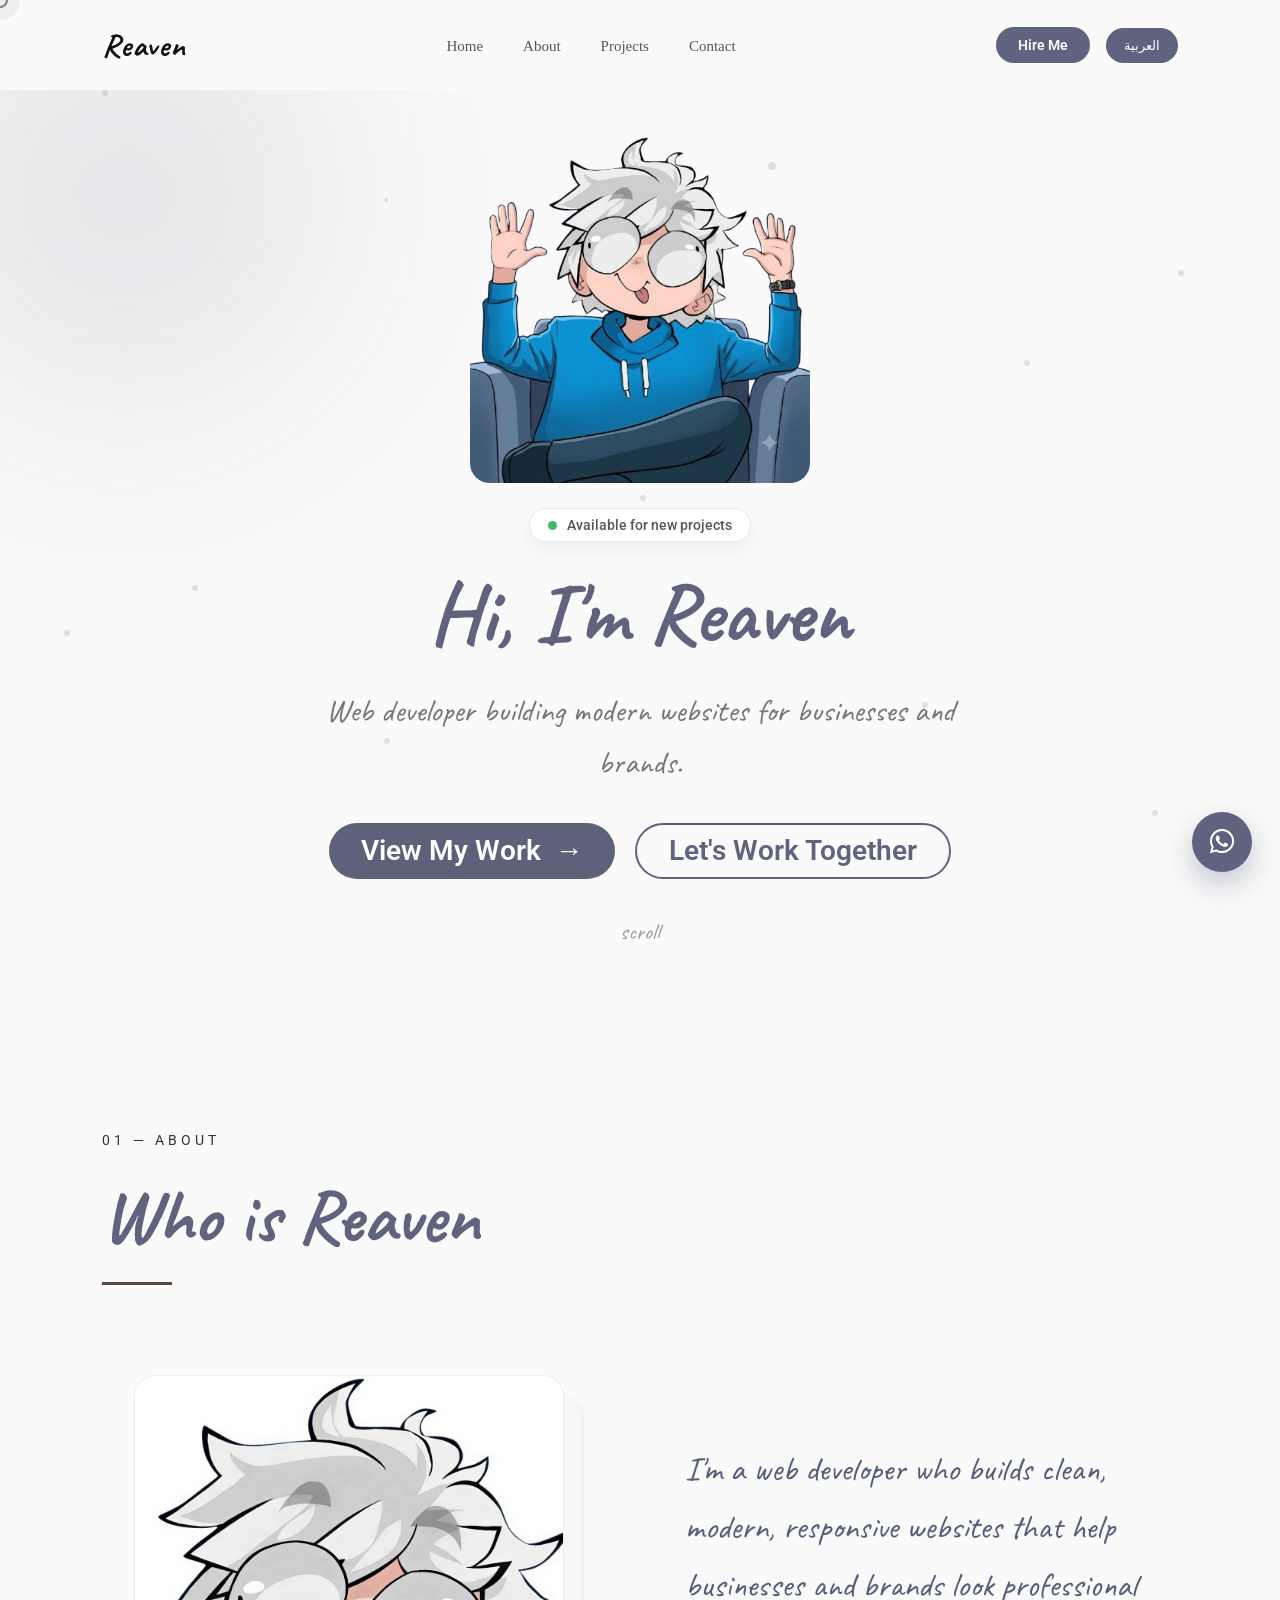
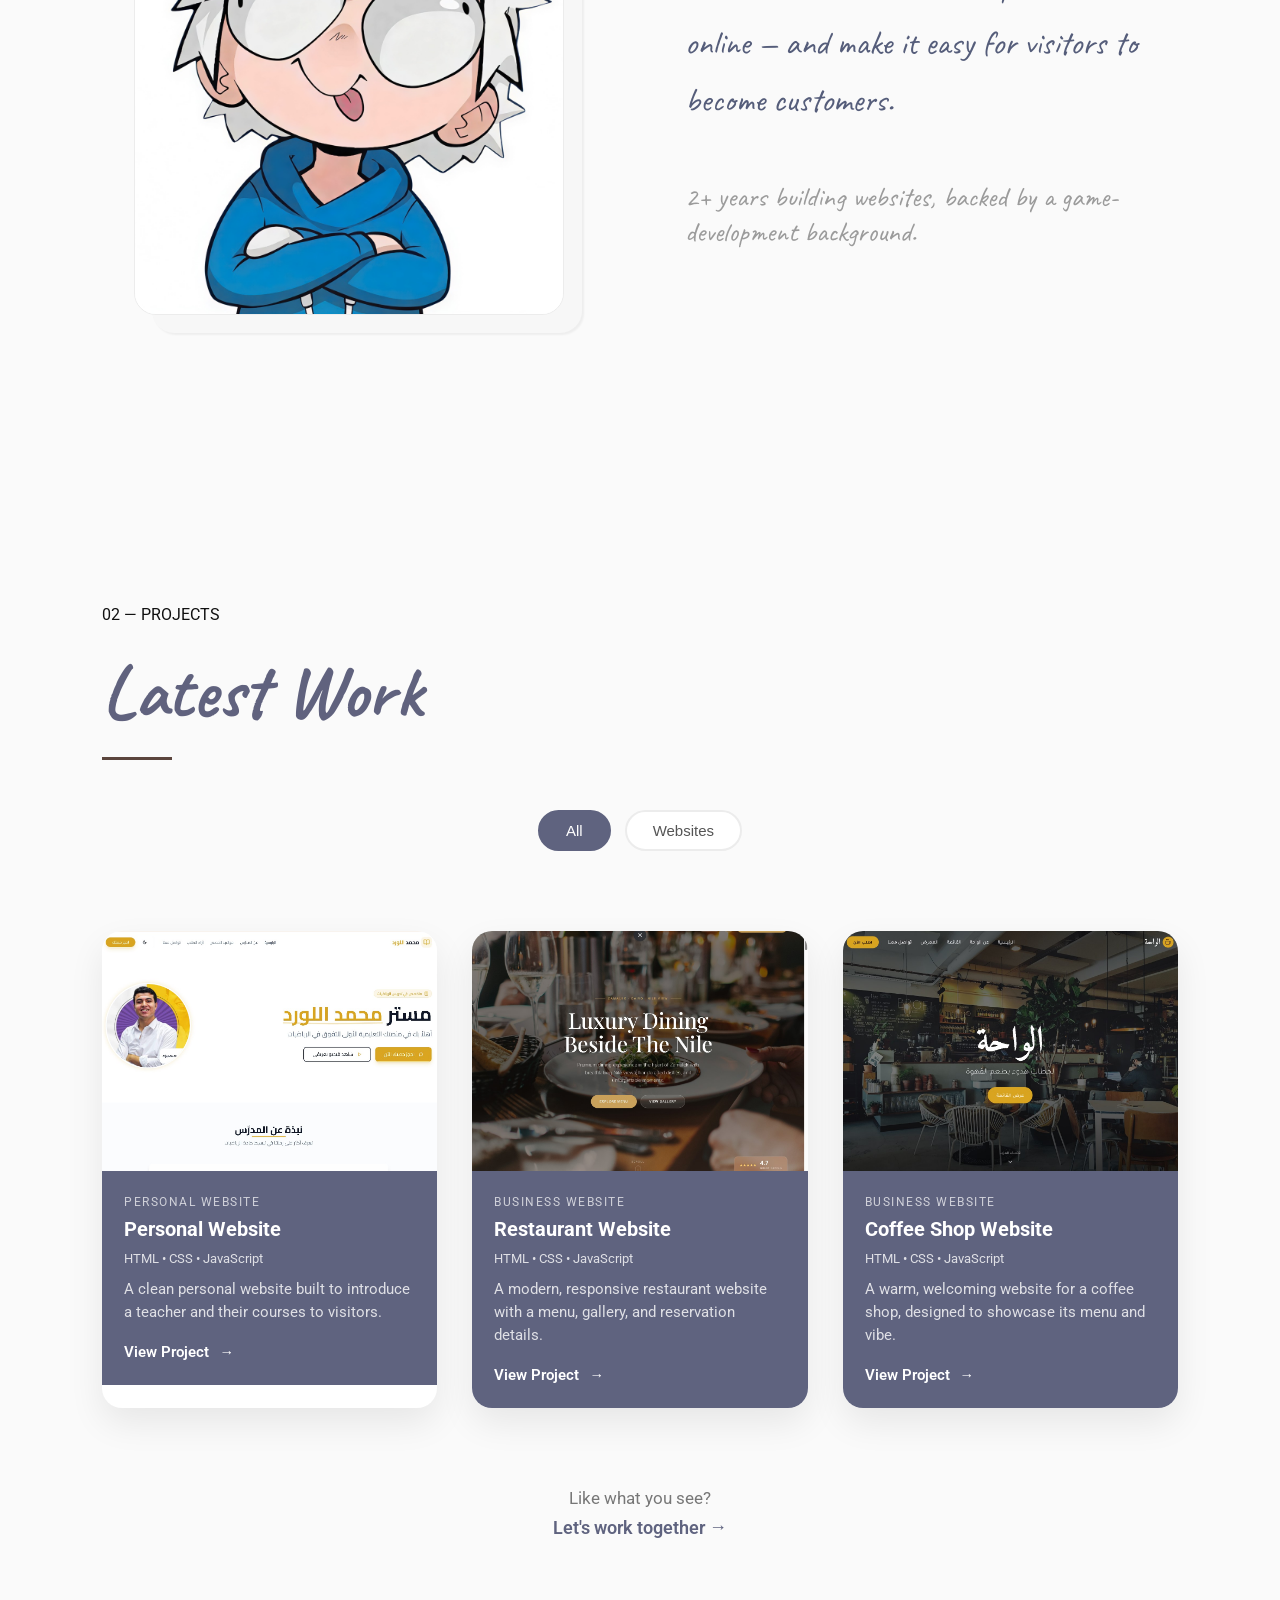
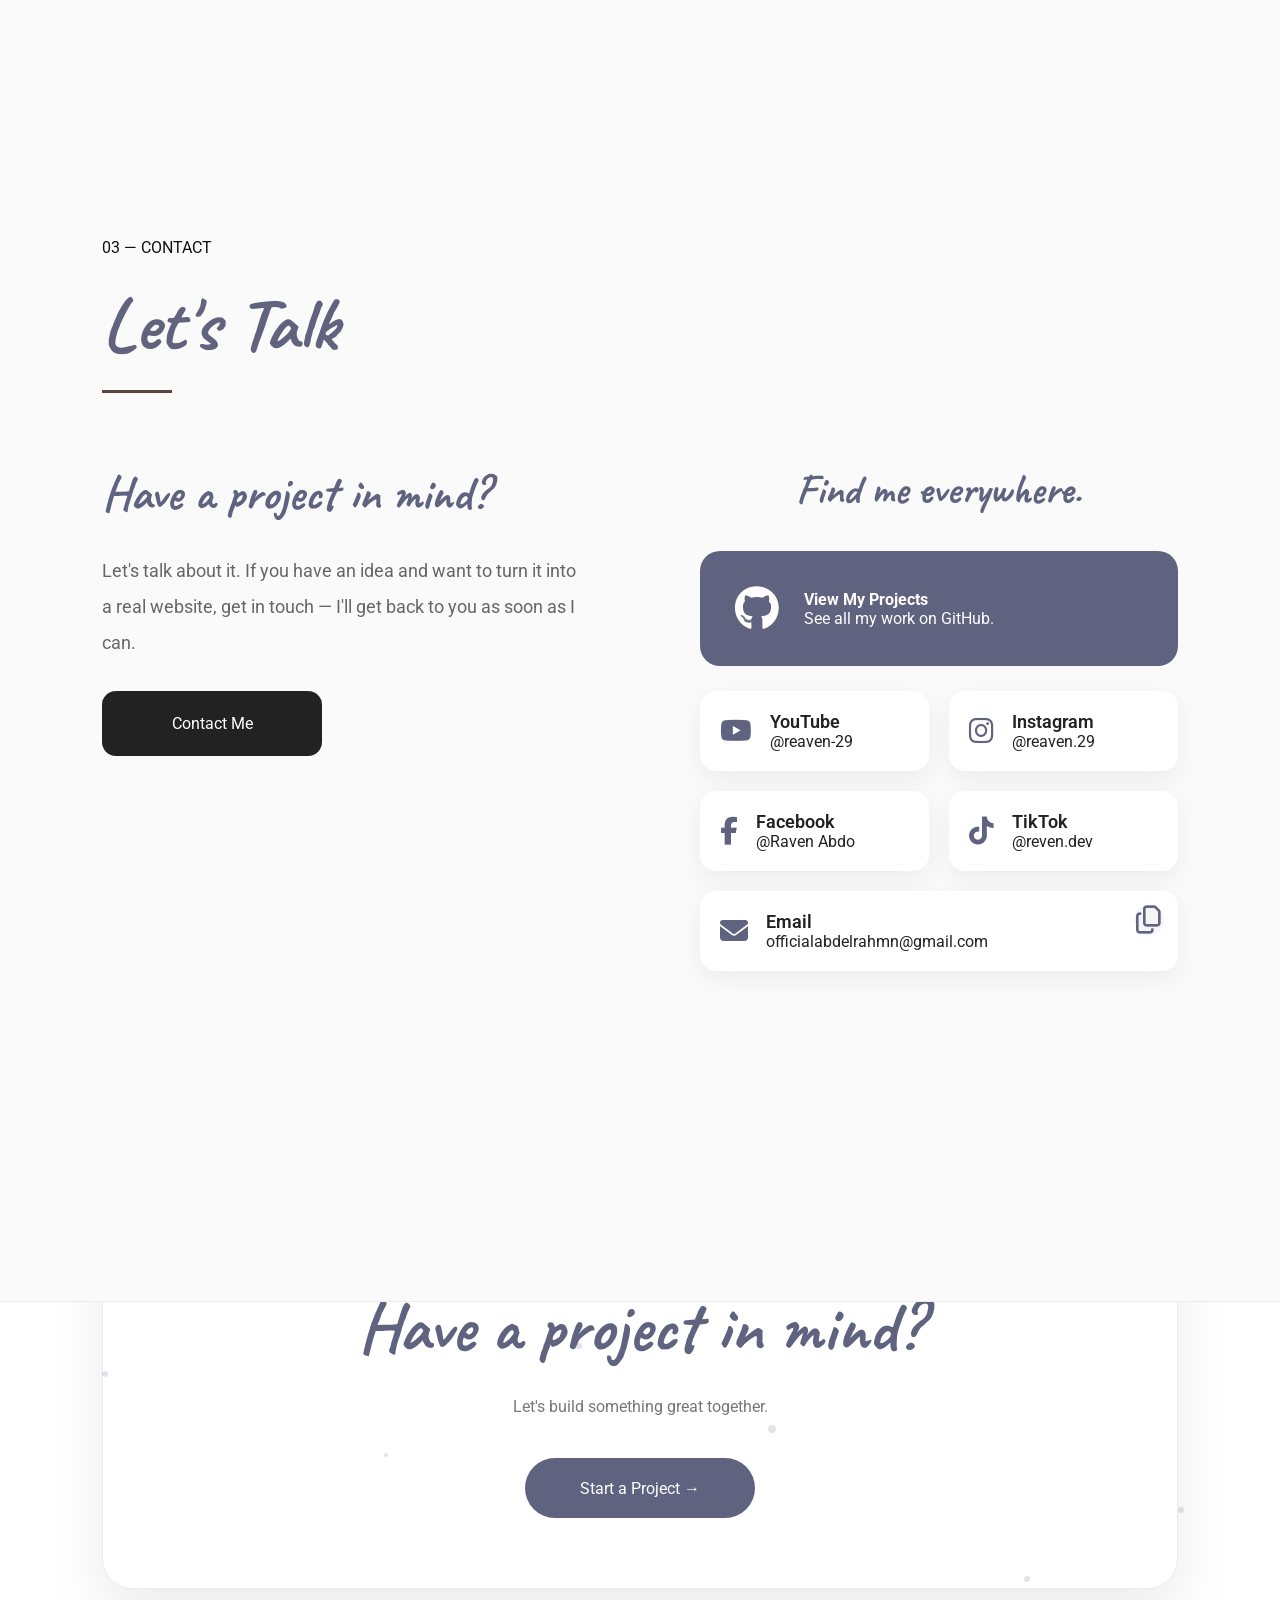
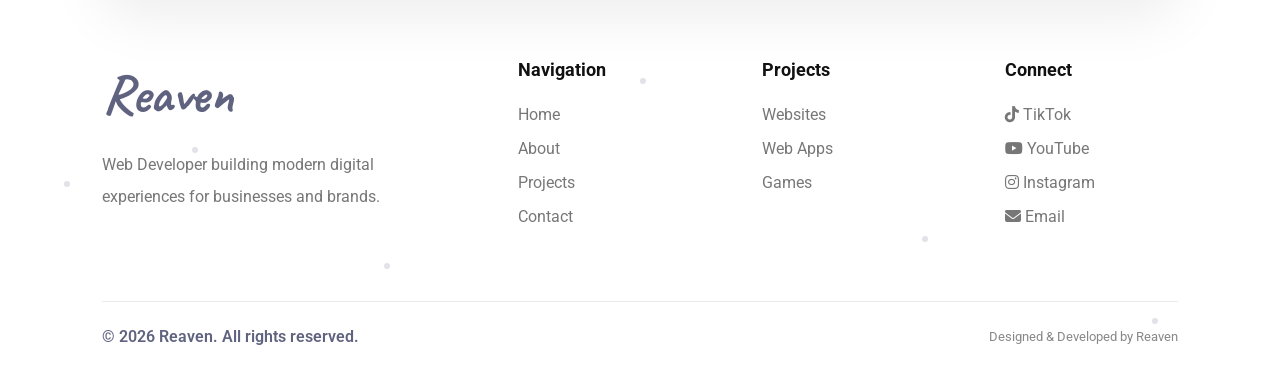
==== index.html @ 925194ec "Add files via upload" ====
<!DOCTYPE html>
<html lang="en" dir="ltr">

<head>
    <meta charset="UTF-8">
    <meta name="viewport" content="width=device-width, initial-scale=1.0">
    <!-- ================= SEO ================= -->
    <title>Reaven (Raven Abdo) — Web Developer | مطور مواقع</title>
    <meta name="description" content="Reaven (Raven Abdo) is a web developer building modern, responsive websites for businesses and brands. ريفن مطور مواقع بيعمل مواقع حديثة ومتجاوبة للشركات والبراندات. HTML, CSS, JavaScript.">
    <meta name="keywords" content="Reaven, Raven Abdo, Reaven dev, reven.dev, reaven.29, web developer, front-end developer, freelance web developer, portfolio, responsive websites, مطور مواقع, مطور ويب, ريفن, ريفن مطور مواقع, تصميم مواقع, مصر">
    <meta name="author" content="Reaven">
    <meta name="robots" content="index, follow, max-image-preview:large, max-snippet:-1">
    <meta name="theme-color" content="#5f637f">

    <!-- Open Graph (Facebook, WhatsApp, LinkedIn previews) -->
    <meta property="og:type" content="website">
    <meta property="og:site_name" content="Reaven">
    <meta property="og:title" content="Reaven — Web Developer | مطور مواقع">
    <meta property="og:description" content="Modern, responsive websites for businesses and brands. مواقع حديثة ومتجاوبة للشركات والبراندات.">
    <meta property="og:image" content="images/hero.png">
    <meta property="og:locale" content="en_US">
    <meta property="og:locale:alternate" content="ar_EG">

    <!-- Twitter Card -->
    <meta name="twitter:card" content="summary_large_image">
    <meta name="twitter:title" content="Reaven — Web Developer | مطور مواقع">
    <meta name="twitter:description" content="Modern, responsive websites for businesses and brands.">
    <meta name="twitter:image" content="images/hero.png">

    <!-- Structured data: tells Google who "Reaven" is and links all official profiles -->
    <script type="application/ld+json">
    {
        "@context": "https://schema.org",
        "@type": "Person",
        "name": "Reaven",
        "alternateName": ["Raven Abdo", "Reaven Dev", "reven.dev", "reaven.29"],
        "jobTitle": "Web Developer",
        "description": "Web developer building modern, responsive websites for businesses and brands.",
        "image": "images/hero.png",
        "email": "mailto:officialabdelrahmn@gmail.com",
        "knowsAbout": ["Web Development", "HTML", "CSS", "JavaScript", "Responsive Design", "Game Development"],
        "sameAs": [
            "https://www.tiktok.com/@reven.dev",
            "https://www.youtube.com/@reaven-29",
            "https://www.instagram.com/reaven.29",
            "https://www.facebook.com/profile.php?id=61594599294564"
        ]
    }
    </script>

    <!-- Set language/direction before first paint to avoid flash -->
    <script>
        (function () {
            var lang = localStorage.getItem('reaven-lang') || 'en';
            document.documentElement.lang = lang;
            document.documentElement.dir = lang === 'ar' ? 'rtl' : 'ltr';
        })();
    </script>

    <!-- Google Fonts -->
    <link rel="preconnect" href="https://fonts.googleapis.com">
    <link rel="preconnect" href="https://fonts.gstatic.com" crossorigin>
    <link
        href="https://fonts.googleapis.com/css2?family=Caveat:wght@400;500;700&family=Roboto:wght@300;400;500&family=Tajawal:wght@400;500;700&display=swap"
        rel="stylesheet">

    <!-- Font Awesome (icons used across the site) -->
    <link rel="stylesheet" href="https://cdnjs.cloudflare.com/ajax/libs/font-awesome/6.5.1/css/all.min.css">

    <!-- Stylesheet -->
    <link rel="stylesheet" href="css/style.css">

    <link rel="icon" href="images/hero.png">
</head>

<body>

    <!-- ================= PAGE LOADER ================= -->
    <div id="loader">
        <div class="loader-content">
            <div class="loader-circle"></div>
            <h2>Reaven</h2>
        </div>
    </div>

    <!-- ================= CUSTOM CURSOR ================= -->
    <div class="cursor"></div>
    <div class="cursor-blur"></div>

    <!-- ================= SCROLL PROGRESS BAR ================= -->
    <div id="progress-bar"></div>

    <header>

        <div class="footer-particles">
            <span></span><span></span><span></span><span></span>
            <span></span><span></span><span></span><span></span>
            <span></span><span></span><span></span><span></span>
        </div>

        <!-- ================= NAVBAR ================= -->
        <nav class="navbar">

            <div class="logo">Reaven</div>

            <ul class="nav-links">
                <li><a href="#home" data-i18n="nav.home">Home</a></li>
                <li><a href="#About" data-i18n="nav.about">About</a></li>
                <li><a href="#projects" data-i18n="nav.projects">Projects</a></li>
                <li><a href="#contact" data-i18n="nav.contact">Contact</a></li>
            </ul>

            <div class="navbar-actions">
                <a href="#contact" class="nav-cta" data-i18n="nav.cta">Hire Me</a>
                <button id="langBtn" class="lang-btn" aria-label="Switch language">العربية</button>
                <button class="menu-toggle" aria-label="Open menu" aria-expanded="false">☰</button>
            </div>

        </nav>

        <!-- ================= HERO SECTION ================= -->
        <section class="hero" id="home">

            <div class="hero-image">
                <img src="images/hero.png" alt="Reaven (Raven Abdo) — web developer cartoon avatar" id="heroImg" width="340" height="340">
            </div>

            <div class="status-badge">
                <span class="status-dot"></span>
                <span data-i18n="hero.status">Available for new projects</span>
            </div>

            <h1>
                <span id="heroGreeting">Hi, I'm</span> <span class="name">Reaven</span>
            </h1>

            <p data-i18n="hero.subtitle">Web developer building modern websites for businesses and brands.</p>

            <div class="hero-actions">
                <a href="#projects" class="btn">
                    <span data-i18n="hero.ctaPrimary">View My Work</span>
                    <span class="arrow"></span>
                </a>
                <a href="#contact" class="btn btn-outline">
                    <span data-i18n="hero.ctaSecondary">Let's Work Together</span>
                </a>
            </div>

            <div class="scrol">
                <p data-i18n="hero.scroll">scroll</p>
            </div>

        </section>


        <!-- ================= ABOUT SECTION ================= -->
        <section class="about reveal" id="About">

            <div class="section-title">
                <span class="section-number" data-i18n="about.label">01 — ABOUT</span>
                <h2><span id="aboutTitlePrefix">Who is</span> <span class="name">Reaven</span></h2>
                <div class="line"></div>
            </div>

            <div class="about-container">

                <div class="about-image">
                    <div class="image-card">
                        <img src="images/about.jpg" id="aboutImg" alt="Reaven, web developer">
                    </div>
                </div>

                <div class="about-content">
                    <p class="about-text" data-i18n="about.text">
                        I'm a web developer who builds clean, modern, responsive websites that help
                        businesses and brands look professional online — and make it easy for
                        visitors to become customers.
                    </p>

                    <span class="author" data-i18n="about.highlight">
                        2+ years building websites, backed by a game-development background.
                    </span>
                </div>

            </div>

        </section>


        <!-- ================= PROJECTS SECTION ================= -->
        <section class="projects reveal" id="projects">

            <div class="section-title">
                <span data-i18n="projects.label">02 — PROJECTS</span>
                <h2 data-i18n="projects.title">Latest Work</h2>
                <div class="line"></div>
            </div>

            <div class="project-categories" id="projectCategories" role="tablist" aria-label="Project categories"></div>

            <div class="projects-grid" id="projectsGrid"></div>

            <div class="projects-empty" id="projectsEmpty" hidden>
                <p data-i18n="projects.emptyState">More projects in this category are coming soon.</p>
            </div>

            <div class="projects-followup">
                <p data-i18n="projects.followupText">Like what you see?</p>
                <a href="#contact" class="text-link">
                    <span data-i18n="projects.followupLink">Let's work together</span>
                    <span class="arrow"></span>
                </a>
            </div>

        </section>


        <!-- ================= CONTACT SECTION ================= -->
        <section class="contact reveal" id="contact">

            <div class="section-title">
                <span data-i18n="contact.label">03 — CONTACT</span>
                <h2 data-i18n="contact.title">Let's Talk</h2>
                <div class="line"></div>
            </div>

            <div class="contact-wrapper">

                <!-- Left column -->
                <div class="contact-left">
                    <h3 data-i18n="contact.heading">Have a project in mind?</h3>

                    <p data-i18n="contact.text">
                        Let's talk about it. If you have an idea and want to turn it into a real
                        website, get in touch — I'll get back to you as soon as I can.
                    </p>

                    <a href="mailto:officialabdelrahmn@gmail.com" class="contact-btn" data-i18n="contact.button">Contact Me</a>
                </div>

                <!-- Right column -->
                <div class="contact-right">
                    <h3 class="find" data-i18n="contact.findMe">Find me everywhere.</h3>

                    <a href="#projects" class="main-card">
                        <i class="fa-brands fa-github" aria-hidden="true"></i>
                        <div>
                            <h4 data-i18n="contact.viewProjects">View My Projects</h4>
                            <p data-i18n="contact.viewProjectsDesc">See all my work on GitHub.</p>
                        </div>
                    </a>

                    <div class="social-grid">

                        <a href="https://www.youtube.com/@reaven-29" target="_blank" class="social-card">
                            <i class="fa-brands fa-youtube" aria-hidden="true"></i>
                            <div>
                                <h5 data-i18n="contact.linkedin">YouTube</h5>
                                <span>@reaven-29</span>
                            </div>
                        </a>

                        <a href="https://www.instagram.com/reaven.29" target="_blank" class="social-card">
                            <i class="fa-brands fa-instagram" aria-hidden="true"></i>
                            <div>
                                <h5 data-i18n="contact.instagram">Instagram</h5>
                                <span>@reaven.29</span>
                            </div>
                        </a>

                        <a href="https://www.facebook.com/profile.php?id=61594599294564" class="social-card">
                            <i class="fa-brands fa-facebook-f"></i>
                            <div>
                                <h5 data-i18n="contact.twitter">Facebook</h5>
                                <span>@Raven Abdo </span>
                            </div>
                        </a>

                        <a href="https://www.tiktok.com/@reven.dev" target="_blank" rel="noopener me" class="social-card">
                            <i class="fa-brands fa-tiktok" aria-hidden="true"></i>
                            <div>
                                <h5 data-i18n="contact.tiktok">TikTok</h5>
                                <span>@reven.dev</span>
                            </div>
                        </a>

                        <a href="mailto:officialabdelrahmn@gmail.com" class="social-card" id="emailCard" data-email="officialabdelrahmn@gmail.com">
                            <i class="fa-solid fa-envelope" aria-hidden="true"></i>
                            <div>
                                <h5 data-i18n="contact.email">Email</h5>
                                <span>officialabdelrahmn@gmail.com</span>
                            </div>
                            <button type="button" class="copy-btn" id="copyEmailBtn" aria-label="Copy email address">
                                <i class="fa-regular fa-copy" aria-hidden="true"></i>
                            </button>
                        </a>

                    </div>
                </div>

            </div>

        </section>


        <!-- ================= FOOTER ================= -->
        <footer>

            <!-- CTA -->
            <div class="footer-cta">
                <h2 data-i18n="footer.ctaHeading">Have a project in mind?</h2>
                <p data-i18n="footer.ctaText">Let's build something great together.</p>
                <a href="#contact" class="footer-btn">
                    <span data-i18n="footer.ctaButton">Start a Project</span>
                    <span class="arrow"></span>
                </a>
            </div>

            <!-- Main footer content -->
            <div class="footer-content">

                <!-- Logo -->
                <div class="footer-column">
                    <h3 class="footer-logo">Reaven</h3>
                    <p data-i18n="footer.tagline">
                        Web Developer building modern digital experiences for businesses and brands.
                    </p>
                </div>

                <!-- Navigation -->
                <div class="footer-column">
                    <h4 data-i18n="footer.navHeading">Navigation</h4>
                    <ul>
                        <li><a href="#home" data-i18n="nav.home">Home</a></li>
                        <li><a href="#About" data-i18n="nav.about">About</a></li>
                        <li><a href="#projects" data-i18n="nav.projects">Projects</a></li>
                        <li><a href="#contact" data-i18n="nav.contact">Contact</a></li>
                    </ul>
                </div>

                <!-- Projects -->
                <div class="footer-column">
                    <h4 data-i18n="footer.projectsHeading">Projects</h4>
                    <ul>
                        <li><a href="#projects" data-filter-link="websites" data-i18n="category.websites">Websites</a></li>
                        <li><a href="#projects" data-filter-link="webapps" data-i18n="category.webapps">Web Apps</a></li>
                        <li><a href="#projects" data-filter-link="games" data-i18n="category.games">Games</a></li>
                    </ul>
                </div>

                <!-- Connect -->
                <div class="footer-column">
                    <h4 data-i18n="footer.connectHeading">Connect</h4>
                    <ul>
                        <li><a href="https://www.tiktok.com/@reven.dev" target="_blank" rel="noopener me"><i class="fa-brands fa-tiktok" aria-hidden="true"></i> TikTok</a></li>
                        <li><a href="https://www.youtube.com/@reaven-29" target="_blank" rel="noopener me"><i class="fa-brands fa-youtube" aria-hidden="true"></i> YouTube</a></li>
                        <li><a href="https://www.instagram.com/reaven.29" target="_blank" rel="noopener me"><i class="fa-brands fa-instagram" aria-hidden="true"></i> Instagram</a></li>
                        <li><a href="mailto:officialabdelrahmn@gmail.com"><i class="fa-solid fa-envelope" aria-hidden="true"></i> Email</a></li>
                    </ul>
                </div>

            </div>

            <!-- Bottom bar -->
            <div class="footer-bottom">
                <p><span data-i18n="footer.copyright">© 2026 Reaven. All rights reserved.</span></p>
                <p class="footer-credit" data-i18n="footer.credit">Designed &amp; Developed by Reaven</p>
            </div>

            <!-- Decorative floating particles -->
            <div class="footer-particles">
                <span></span><span></span><span></span><span></span>
                <span></span><span></span><span></span><span></span>
                <span></span><span></span><span></span><span></span>
            </div>

        </footer>

    </header>

    <!-- ================= QUICK CONTACT (WhatsApp) =================
         NOTE: set your real WhatsApp number in js/script.js
         (look for the WHATSAPP_NUMBER constant near the top). -->
    <a href="#" target="_blank" rel="noopener" class="whatsapp-float" id="whatsappFloat"
        data-whatsapp-link aria-label="Chat on WhatsApp">
        <i class="fa-brands fa-whatsapp" aria-hidden="true"></i>
    </a>

    <!-- ================= BACK TO TOP ================= -->
    <button type="button" class="back-to-top" id="backToTop" aria-label="Back to top">
        <i class="fa-solid fa-arrow-up" aria-hidden="true"></i>
    </button>

    <!-- ================= TOAST NOTIFICATION ================= -->
    <div class="toast" id="toast" role="status" aria-live="polite"></div>

    <!-- ================= MOBILE STICKY CONTACT BAR ================= -->
    <div class="mobile-contact-bar" id="mobileContactBar">
        <a href="#" target="_blank" rel="noopener" class="mobile-contact-btn whatsapp" data-whatsapp-link>
            <i class="fa-brands fa-whatsapp" aria-hidden="true"></i>
            <span data-i18n="mobileBar.whatsapp">WhatsApp</span>
        </a>
        <a href="mailto:officialabdelrahmn@gmail.com" class="mobile-contact-btn email">
            <i class="fa-solid fa-envelope" aria-hidden="true"></i>
            <span data-i18n="mobileBar.email">Email</span>
        </a>
    </div>

    <!-- Script -->
    <script src="js/script.js"></script>

</body>

</html>
---- css/style.css ----
/* =========================================================
   REAVEN - PORTFOLIO STYLESHEET
   -----------------------------------------------------------
   Table of Contents:
   1.  Reset & Base (incl. global overflow safety, image sizing,
       text wrapping, and custom scrollbar)
   2.  Navbar
   3.  Hero Section
   4.  Buttons
   5.  About Section
   6.  Projects Section
   7.  Contact Section
   8.  Custom Cursor
   9.  Scroll Progress Bar
   10. Reveal on Scroll Animation
   11. Loader
   12. Hero Entrance Animation
   13. Footer
   14. Footer Particles
   15. lang btn
   16. Hero Actions & Secondary Button
   17. Project Categories & Card Meta
   18. Projects Followup / Empty State
   19. Accessibility (focus states, reduced-motion touch fallback)
   20. RTL Support (Arabic)
   21. Nav CTA Button
   22. Hero Status Badge
   23. Email Copy Button
   24. WhatsApp Floating Button
   25. Back to Top Button
   26. Toast Notification
   27. Mobile Sticky Contact Bar
   ========================================================= */


/* =========================================================
   1. RESET & BASE
   ========================================================= */

* {
    margin: 0;
    padding: 0;
    box-sizing: border-box;
}

html {
    scroll-behavior: smooth;
    overflow-x: hidden; /* safety net only — every known overflow source below is fixed at its root */
}

body {
    width: 100%;
    max-width: 100%;
    overflow-x: hidden; /* safety net only — every known overflow source below is fixed at its root */

    font-family: 'Roboto', sans-serif;
    background: #fafafa;
    color: #111;
    padding-top: 90px; /* offset for fixed navbar */
    cursor: none;       /* custom cursor replaces default */
}

/* Images/videos never exceed their container, whatever size the source file is */
img,
video,
svg {
    max-width: 100%;
    height: auto;
}

/* Long words/URLs (especially in Arabic headings) wrap instead of pushing the layout wide */
h1, h2, h3, h4, h5, h6,
p, span, a, li, button {
    overflow-wrap: break-word;
    word-wrap: break-word;
}

/* Custom scrollbar — matches the site's existing accent colors */
::-webkit-scrollbar {
    width: 10px;
}

::-webkit-scrollbar-track {
    background: #fafafa;
}

::-webkit-scrollbar-thumb {
    background: #5f637f;
    border-radius: 10px;
    border: 2px solid #fafafa;
}

::-webkit-scrollbar-thumb:hover {
    background: #5b453d;
}

html {
    scrollbar-width: thin;
    scrollbar-color: #5f637f #fafafa;
}

/* Applied via JS when Arabic is active */
body.font-ar {
    font-family: 'Tajawal', sans-serif;
}

body.font-ar .logo,
body.font-ar .hero h1,
body.font-ar .hero p,
body.font-ar .section-title h2,
body.font-ar .about-text,
body.font-ar .author,
body.font-ar .contact-left h3,
body.font-ar .find,
body.font-ar .footer-cta h2,
body.font-ar .footer-logo,
body.font-ar .loader-content h2 {
    font-family: 'Tajawal', sans-serif;
}

.social-card h5 {
    display: flex;
    align-items: center;
    gap: 10px;
    font-size: 18px;
    font-weight: 600;
}

.social-card h5 i {
    font-size: 20px;
    color: #fff; /* أو لون الـ Accent */
}

ul {
    list-style: none;
}

a,
button,
.project-card {
    cursor: none; /* custom cursor replaces default */
}


/* =========================================================
   2. NAVBAR
   ========================================================= */

.navbar {
    position: fixed;
    top: 0;
    left: 0;
    width: 100%;
    height: 90px;

    display: flex;
    justify-content: space-between;
    align-items: center;
    padding: 0 8%;

    background: rgba(250, 250, 250, .75);
    backdrop-filter: blur(18px);
    -webkit-backdrop-filter: blur(18px);

    z-index: 9999;
    transition: .35s;
}

/* Applied via JS when the page is scrolled past 50px */
.navbar.active {
    height: 75px;
    background: rgba(255, 255, 255, .9);
    box-shadow: 0 10px 35px rgba(245, 245, 245, 0.08);
}

.logo {
    font-family: 'Caveat', cursive;
    font-size: 32px;
    font-weight: 700;
    letter-spacing: 1px;
}

.nav-links {
    display: flex;
    gap: 40px;
    list-style: none;
}

.nav-links a {
    text-decoration: none;
    color: #555;
    font-size: 15px;
    font-family: cursive;
    transition: .5s;
}

.nav-links a:hover {
    color: #000;
    border-bottom: 2px solid #000;
}

.navbar-actions {
    display: flex;
    align-items: center;
    gap: 16px;
}


/* =========================================================
   3. HERO SECTION
   ========================================================= */

/* =========================================================
   HERO SECTION
   ========================================================= */

.hero{
    position:relative;
    overflow-x:hidden;
    max-width:100%;

    min-height: calc(100vh - 90px);
    min-height: calc(100svh - 90px);

    display:flex;
    flex-direction:column;
    justify-content:center;
    align-items:center;

    text-align:center;

    padding:40px 8%;
    gap:25px;
}

.hero::before{
    content:"";
    position:absolute;
    width:min(450px,70vw);
    height:min(450px,70vw);
    background:#5f637f20;
    filter:blur(120px);
    border-radius:50%;
    top:-120px;
    left:-100px;
    z-index:-1;
    pointer-events:none;
}

.hero-image{
    display:flex;
    justify-content:center;
    align-items:center;
    max-width:100%;
}

.hero-image img{
    width:min(340px,85vw);
    border-radius:20px;
    display:block;
}

.hero h1{
    font-family:'Caveat',cursive;
    font-size:clamp(2.6rem,7vw,5.3rem);
    font-weight:700;
    line-height:1.1;
}

.hero h1 span{
    color:#60627e;
}

.hero p{
    width:min(650px,100%);
    font-family:'Caveat',cursive;
    font-size:clamp(1.2rem,3vw,2rem);
    color:#777;
    line-height:1.6;
}

.scrol{
    margin-top:10px;
}

.scrol p{
    color:#9a9a9a;
    font-size:clamp(1rem,2vw,1.4rem);
    text-align:center;
}

/* Hero entrance animation now lives in one place only —
   see "12. HERO ENTRANCE ANIMATION" below (this duplicate
   ruleset was removed to avoid conflicting definitions). */


/* =========================================================
   4. BUTTONS
   ========================================================= */

.btn {
    margin-top: 35px;
    padding: 0 32px;
    min-width: 200px;
    height: 56px;
    border-radius: 50px;

    background: #5d6179;

    display: flex;
    justify-content: center;
    align-items: center;
    gap: 10px;

    text-decoration: none;
    color: #fff;
    font-size: 16px;
    font-weight: 600;
    white-space: nowrap;

    transition: .5s;
}

.btn:hover {
    transform: translateY(-4px);
    background-color: #5b453d;
    transform:translateX(6px);
    box-shadow: 0 15px 35px rgba(95, 99, 127, .25);
}

.btn span {
    font-size: 28px;
    transition: 0.3s;
}


/* =========================================================
   5. ABOUT SECTION
   ========================================================= */

.about {
    width: 100%;
    padding: 140px 8%;
}

.section-number {
    font-size: 14px;
    letter-spacing: 4px;
    color: #333;
}

.section-title h2 {
    margin-top: 20px;
    font-family: 'Caveat', cursive;
    font-size: 75px;
    font-weight: 700;
    color: #60627e;
}

.section-title h2 span {
    color: #60627e;
}

.line {
    width: 70px;
    height: 3px;
    margin-top: 18px;
    background: #5b453d;
}

.about-container {
    margin-top: 90px;
    display: flex;
    justify-content: space-between;
    align-items: center;
    gap: 90px;
}

.about-image {
    flex: 1;
    min-width: 0;
    display: flex;
    justify-content: center;
}

.image-card {
    position: relative;
    width: min(430px, 100%);
    aspect-ratio: 430 / 540;

    background: #fff;
    border-radius: 22px;
    border: 1px solid #ececec;

    box-shadow:
        18px 18px 0 #f7f7f7,
        20px 20px 2px rgba(0, 0, 0, .05);

    overflow: hidden;
}

.image-card img {
    width: 100%;
    height: 100%;
    object-fit: cover;
}

.about-content {
    flex: 1;
    min-width: 0;
}

.about-text {
    font-family: 'Caveat', cursive;
    font-size: 34px;
    line-height: 1.7;
    color: #555d7a;
}

.author {
    display: block;
    margin-top: 50px;
    font-size: 28px;
    font-family: 'Caveat', cursive;
    color: #9b9b9b;
}


/* =========================================================
   6. PROJECTS SECTION
   ========================================================= */

.projects {
    padding: 150px 8%;
}

.projects-grid {
    margin-top: 80px;
    display: grid;
    grid-template-columns: repeat(3, 1fr);
    gap: 35px;
}

.project-card {
    text-decoration: none;
    overflow: hidden;
    border-radius: 20px;
    background: white;
    box-shadow: 0 15px 35px rgba(0, 0, 0, .08);
    transition: .35s;
    transform-style: preserve-3d; /* needed for JS 3D tilt effect */
}

.card-image {
    height: 240px;
    overflow: hidden;
}

.card-image img {
    width: 100%;
    height: 100%;
    object-fit: cover;
    transition: .5s;
}

.card-content {
    background: #5f637f;
    padding: 24px 22px;
    color: white;
    display: flex;
    flex-direction: column;
    gap: 6px;
}

.card-content h3 {
    margin: 2px 0 4px;
    font-size: 20px;
}

.card-content p {
    opacity: .8;
}

.card-type {
    display: inline-block;
    font-size: 12px;
    letter-spacing: 1.5px;
    text-transform: uppercase;
    opacity: .7;
}

.card-tech {
    font-size: 13px;
    opacity: .65;
}

.card-desc {
    margin-top: 6px;
    font-size: 14.5px;
    line-height: 1.6;
    opacity: .9;
}

.card-link {
    display: inline-flex;
    align-items: center;
    gap: 6px;
    margin-top: 14px;
    font-weight: 600;
    font-size: 14.5px;
    transition: gap .3s;
}

.project-card:hover .card-link {
    gap: 10px;
}

/* Extra project cards, revealed by the "Show More" button in script.js */
.hidden {
    display: none;
}

#showMore {
    display: block;
    margin: 70px auto;
    width: 240px;
    height: 65px;
    border-radius: 40px;

    background: none;
    border: 2px solid #5f637f;
    cursor: pointer;
    font-size: 18px;
    transition: .3s;
}

#showMore:hover {
    background: #5f637f;
    color: white;
}


/* =========================================================
   7. CONTACT SECTION
   ========================================================= */

.contact {
    padding: 150px 8%;
}

.contact-wrapper {
    margin-top: 70px;
    display: grid;
    grid-template-columns: 1fr 1fr;
    gap: 120px;
    align-items: flex-start;
}

.contact-left h3 {
    font-family: 'Caveat', cursive;
    font-size: 48px;
    color: #5f637f;
}

.contact-left p {
    margin: 30px 0;
    line-height: 2;
    color: #666;
    font-size: 18px;
}

.contact-btn {
    display: inline-flex;
    align-items: center;
    justify-content: center;
    width: 220px;
    height: 65px;
    border-radius: 14px;

    background: #222;
    color: white;
    text-decoration: none;
    transition: .35s;
}

.contact-btn:hover {
    transform: translateY(-5px);
}

.find {
    margin-bottom: 35px;
    text-align: center;
    font-family: 'Caveat', cursive;
    font-size: 42px;
    color: #5f637f;
}

.main-card {
    display: flex;
    align-items: center;
    gap: 25px;

    background: #5f637f;
    color: white;
    padding: 35px;
    border-radius: 20px;
    text-decoration: none;
    transition: .35s;
}

.main-card i {
    font-size: 45px;
}

.social-grid {
    display: grid;
    grid-template-columns: repeat(2, 1fr);
    gap: 20px;
    margin-top: 25px;
}

.social-card {
    display: flex;
    align-items: center;
    gap: 18px;
    padding: 20px;
    border-radius: 16px;

    background: white;
    text-decoration: none;
    color: #222;
    box-shadow: 0 8px 25px rgba(0, 0, 0, .06);
    transition: .35s;
}

.social-card:hover {
    transform: translateY(-8px);
}

/* With 5 cards, let the last one (Email) span the full row */
.social-grid .social-card:last-child:nth-child(odd) {
    grid-column: 1 / -1;
}

.social-card i {
    font-size: 28px;
    color: #5f637f;
}


/* =========================================================
   8. CUSTOM CURSOR
   ========================================================= */

.cursor {
    width: 16px;
    height: 16px;
    border: 2px solid #8b7d6b;
    border-radius: 50%;

    position: fixed;
    left: 0;
    top: 0;
    transform: translate(-50%, -50%);

    pointer-events: none;
    z-index: 999999;

    transition:
        width .25s,
        height .25s,
        border .25s,
        background .25s;
}

.cursor-blur {
    width: 40px;
    height: 40px;
    background: rgba(95, 99, 127, .08);
    border-radius: 50%;

    position: fixed;
    left: 0;
    top: 0;
    transform: translate(-50%, -50%);

    pointer-events: none;
    z-index: 999998;
    transition: .08s linear;
}


/* =========================================================
   9. SCROLL PROGRESS BAR
   ========================================================= */

#progress-bar {
    position: fixed;
    top: 0;
    left: 0;
    height: 4px;
    width: 0;

    background: #5f637f;
    z-index: 9999999;
    transition: .1s;
}


/* =========================================================
   10. REVEAL ON SCROLL ANIMATION
   ========================================================= */

.reveal {
    opacity: 0;
    transform: translateY(80px);
    transition:
        opacity .9s ease,
        transform .9s ease;
}

.reveal.active {
    opacity: 1;
    transform: translateY(0);
}


/* =========================================================
   11. LOADER
   ========================================================= */

#loader {
    position: fixed;
    inset: 0;
    background: #fafafa;

    display: flex;
    justify-content: center;
    align-items: center;

    z-index: 999999999;
    transition: opacity .7s ease, visibility .7s ease;
}

#loader.hide {
    opacity: 0;
    visibility: hidden;
}

.loader-content {
    display: flex;
    flex-direction: column;
    align-items: center;
    gap: 20px;
}

.loader-circle {
    width: 70px;
    height: 70px;
    border-radius: 50%;

    border: 5px solid #ddd;
    border-top-color: #5f637f;

    animation: spin 1s linear infinite;
}

.loader-content h2 {
    font-family: 'Caveat', cursive;
    font-size: 45px;
    color: #5f637f;
    letter-spacing: 2px;
}

@keyframes spin {
    to {
        transform: rotate(360deg);
    }
}


/* =========================================================
   12. HERO ENTRANCE ANIMATION
   ========================================================= */

.hero {
    opacity: 0;
    transform: translateY(50px);
    transition: opacity 1.2s ease, transform 1.2s ease;
}

.hero.show {
    opacity: 1;
    transform: translateY(0);
}

.hero-image,
.hero h1,
.hero p,
.hero .btn,
.hero .scrol {
    opacity: 0;
    transform: translateY(40px);
    transition: all .8s ease;
}

.hero.show .hero-image {
    opacity: 1;
    transform: translateY(0);
}

.hero.show h1 {
    opacity: 1;
    transform: translateY(0);
    transition-delay: .2s;
}

.hero.show p {
    opacity: 1;
    transform: translateY(0);
    transition-delay: .4s;
}

.hero.show .btn {
    opacity: 1;
    transform: translateY(0);
    transition-delay: .6s;
}

.hero.show .scrol {
    opacity: 1;
    transform: translateY(0);
    transition-delay: .8s;
}


/* =========================================================
   13. FOOTER
   ========================================================= */

footer {
    background: #fff;
    margin-top: 180px;
    border-top: 1px solid #ececec;
    padding: 0 8% 40px;
    position: relative;
    overflow: hidden; /* keeps floating particles contained */
}

/* CTA card */
.footer-cta {
    width: 100%;
    background: #fff;
    border: 1px solid #ececec;
    border-radius: 30px;
    padding: 70px;
    text-align: center;
    margin-top: -90px;
    box-shadow: 0 25px 60px rgba(0, 0, 0, .08);
}

.footer-cta h2 {
    font-family: 'Caveat', cursive;
    font-size: 70px;
    color: #5f637f;
}

.footer-cta p {
    width: min(650px, 100%);
    margin: 20px auto 35px;
    line-height: 2;
    color: #777;
}

.footer-btn {
    display: inline-flex;
    justify-content: center;
    align-items: center;
    width: 230px;
    height: 60px;
    border-radius: 50px;

    background: #5f637f;
    color: #fff;
    text-decoration: none;
    transition: .35s;
}

.footer-btn:hover {
    transform: translateY(-6px);
    box-shadow: 0 15px 35px rgba(95, 99, 127, .2);
}

/* Columns */
.footer-content {
    display: grid;
    grid-template-columns: 2fr 1fr 1fr 1fr;
    gap: 70px;
    margin-top: 70px;
}

.footer-column h4 {
    margin-bottom: 25px;
    font-size: 18px;
}

.footer-logo {
    font-family: 'Caveat', cursive;
    font-size: 55px;
    color: #5f637f;
    margin-bottom: 20px;
}

.footer-column p {
    color: #777;
    line-height: 2;
}

.footer-column li {
    margin-bottom: 15px;
}

.footer-column a {
    color: #777;
    text-decoration: none;
    transition: .3s;
}

.footer-column a:hover {
    color: #5f637f;
    padding-left: 8px;
}

/* Social icons row (currently unused markup, kept for future use) */
.footer-social {
    display: flex;
    gap: 15px;
    margin-top: 25px;
}

.footer-social a {
    width: 48px;
    height: 48px;
    border-radius: 50%;

    background: #f5f5f5;
    display: flex;
    justify-content: center;
    align-items: center;
    color: #5f637f;
    transition: .35s;
}

.footer-social a:hover {
    background: #5f637f;
    color: #fff;
    transform: translateY(-5px);
}

/* Bottom bar */
.footer-bottom {
    margin-top: 60px;
    padding-top: 25px;
    border-top: 1px solid #ececec;

    display: flex;
    justify-content: space-between;
    align-items: center;
    flex-wrap: wrap;
    gap: 10px 20px;
}

.footer-bottom p {
    color: #888;
}

.footer-bottom span {
    color: #5f637f;
    font-weight: 600;
}


/* =========================================================
   14. FOOTER PARTICLES
   ========================================================= */

.footer-particles {
    position: absolute;
    inset: 0;
    pointer-events: none;
    z-index: 0;
}

.footer-particles span {
    position: absolute;
    width: 6px;
    height: 6px;
    background: #5f637f;
    border-radius: 50%;
    opacity: .18;
    animation: float 12s linear infinite;
}

/* Individual particle positions */
.footer-particles span:nth-child(1)  { top: 10%; left: 8%;  animation-duration: 10s; }
.footer-particles span:nth-child(2)  { top: 22%; left: 30%; width: 4px; height: 4px; }
.footer-particles span:nth-child(3)  { top: 65%; left: 15%; animation-duration: 14s; }
.footer-particles span:nth-child(4)  { top: 40%; left: 80%; }
.footer-particles span:nth-child(5)  { top: 18%; left: 60%; width: 8px; height: 8px; }
.footer-particles span:nth-child(6)  { top: 78%; left: 72%; }
.footer-particles span:nth-child(7)  { top: 55%; left: 50%; }
.footer-particles span:nth-child(8)  { top: 82%; left: 30%; }
.footer-particles span:nth-child(9)  { top: 30%; left: 92%; }
.footer-particles span:nth-child(10) { top: 90%; left: 90%; }
.footer-particles span:nth-child(11) { top: 6%;  left: 45%; }
.footer-particles span:nth-child(12) { top: 70%; left: 5%;  }

@keyframes float {
    0% {
        transform: translateY(0) scale(1);
        opacity: .15;
    }
    50% {
        transform: translateY(-30px) scale(1.4);
        opacity: .35;
    }
    100% {
        transform: translateY(0) scale(1);
        opacity: .15;
    }
}

/* =========================================================
   RESPONSIVE DESIGN
   ========================================================= */

/* Laptop */
@media (max-width:1200px){

    .hero h1{
        font-size:70px;
    }

    .hero p{
        width:100%;
        max-width:600px;
        font-size:28px;
    }

    .about-container{
        gap:60px;
    }

    .projects-grid{
        grid-template-columns:repeat(2,1fr);
    }

    .footer-content{
        grid-template-columns:repeat(2,1fr);
    }

}


/* Tablet */
@media (max-width:992px){

    body{
        padding-top:80px;
    }

    .navbar{
        height:80px;
        padding:0 5%;
    }

    .nav-links{
        gap:25px;
    }

    .hero-image img{
        width:280px;
    }

    .hero h1{
        font-size:58px;
    }

    .hero p{
        font-size:24px;
        width:90%;
    }

    .section-title h2{
        font-size:60px;
    }

    .about-container{
        flex-direction:column;
        text-align:center;
    }

    .image-card{
        width:100%;
        max-width:420px;
        height:auto;
        aspect-ratio:4/5;
        margin:auto;
    }

    .about-text{
        font-size:28px;
    }

    .projects-grid{
        grid-template-columns:repeat(2,1fr);
    }

    .contact-wrapper{
        grid-template-columns:1fr;
        gap:60px;
    }

    .footer-cta{
        padding:50px 30px;
    }

    .footer-cta h2{
        font-size:55px;
    }

    .footer-cta p{
        width:100%;
    }

}


/* Mobile */
@media (max-width:768px){

    .navbar{
        height:80px;
        padding:0 5%;
    }

    body{
        padding-top:80px;
    }

    .logo{
        font-size:28px;
    }

    .hero{
        margin-top:10px;
    }

    .hero-image img{
        width:220px;
    }

    .hero h1{
        font-size:42px;
    }

    .hero p{
        width:100%;
        font-size:20px;
    }

    .btn{
        width:180px;
        height:52px;
    }

    .about,
    .projects,
    .contact{
        padding:100px 5%;
    }

    .section-title h2{
        font-size:46px;
    }

    .about-text{
        font-size:24px;
    }

    .projects-grid{
        grid-template-columns:1fr;
    }

    .card-image{
        height:220px;
    }

    .social-grid{
        grid-template-columns:1fr;
    }

    .main-card{
        flex-direction:column;
        text-align:center;
    }

    .footer-content{
        grid-template-columns:1fr;
        text-align:center;
        gap:45px;
    }

    .footer-logo{
        font-size:45px;
    }

    .footer-bottom{
        justify-content:center;
        text-align:center;
    }

}


/* Small Mobile */
@media (max-width:480px){

    .hero-image img{
        width:180px;
    }

    .hero h1{
        font-size:34px;
    }

    .hero p{
        font-size:18px;
    }

    .section-title h2{
        font-size:36px;
    }

    .contact-left h3,
    .find{
        font-size:32px;
    }

    .footer-cta{
        padding:35px 20px;
    }

    .footer-cta h2{
        font-size:36px;
    }

    .footer-btn{
        width:100%;
    }

    .contact-btn{
        width:100%;
    }

    .btn{
        width:100%;
        max-width:280px;
    }

    .hero-actions{
        flex-direction:column;
        width:100%;
        gap:14px;
    }

    .category-btn{
        padding:8px 18px;
        font-size:14px;
    }

    .card-content{
        padding:20px 18px;
    }

    .card-content h3{
        font-size:18px;
    }

    .card-desc{
        font-size:14px;
    }

    .footer-bottom{
        flex-direction:column;
        gap:8px;
    }

}

/*=========================
    MOBILE NAVBAR
=========================*/

.menu-toggle{
    display:none;
    font-size:32px;
    cursor:pointer;
    user-select:none;
    transition:.3s;
    background:none;
    border:none;
    color:inherit;
    line-height:1;
}

/* Tablet & Mobile */

@media(max-width:768px){

    .navbar{
        position:fixed;
    }

    .menu-toggle{
        display:block;
        z-index:10001;
    }

    .nav-links{

        position:absolute;

        top:100%;
        left:0;

        width:100%;

        background:rgba(255,255,255,.95);

        backdrop-filter:blur(18px);

        flex-direction:column;

        align-items:center;

        gap:35px;

        padding:40px 0;

        transform:translateY(-30px);

        opacity:0;

        visibility:hidden;

        transition:.4s;
    }

    .nav-links.active{

        opacity:1;
        visibility:visible;
        transform:translateY(0);

    }

}

/* =========================================================
   HERO RESPONSIVE
   ========================================================= */

/* Laptop */

@media (max-width:1200px){

    .hero{
        padding:40px 6%;
    }

}

/* Tablet */

@media (max-width:992px){

    .hero{

        min-height:calc(100vh - 80px);
        min-height:calc(100svh - 80px);

        padding:50px 6%;

    }

    .hero-image img{
        width:min(300px,80vw);
    }

}

/* Mobile */

@media (max-width:768px){

    .hero{

        min-height:calc(100vh - 80px);
        min-height:calc(100svh - 80px);

        padding:30px 5%;
        gap:20px;

    }

    .hero-image img{
        width:min(240px,75vw);
    }

}

/* Small Mobile */

@media (max-width:480px){

    .hero{

        padding:20px;
        gap:18px;

    }

    .hero-image img{
        width:min(180px,70vw);
    }

}

.lang-btn{
    padding:10px 18px;
    border:none;
    border-radius:30px;
    background:#5f637f;
    color:#fff;
    cursor:pointer;
    transition:.3s;
}

.lang-btn:hover{
    transform:translateY(-3px);
}


/* =========================================================
   16. HERO ACTIONS & SECONDARY BUTTON
   ========================================================= */

.hero-actions {
    display: flex;
    flex-wrap: wrap;
    justify-content: center;
    gap: 20px;
    margin-top: 10px;
}

.hero-actions .btn {
    margin-top: 0;
}

.btn-outline {
    background: transparent;
    border: 2px solid #5f637f;
    color: #5f637f;
}

.btn-outline:hover {
    background: #5f637f;
    color: #fff;
    transform: translateY(-4px);
    box-shadow: 0 15px 35px rgba(95, 99, 127, .2);
}

/* Direction-aware arrow used across CTAs (buttons, links, cards) */
.arrow::after {
    content: "→";
    display: inline-block;
    margin-inline-start: 4px;
}

html[dir="rtl"] .arrow::after {
    content: "←";
}


/* =========================================================
   17. PROJECT CATEGORIES & CARD META
   ========================================================= */

.project-categories {
    margin-top: 50px;
    display: flex;
    flex-wrap: wrap;
    justify-content: center;
    gap: 14px;
}

.category-btn {
    padding: 10px 26px;
    border-radius: 30px;
    border: 2px solid #ececec;
    background: #fff;
    color: #555;
    font-size: 15px;
    cursor: pointer;
    transition: .3s;
}

.category-btn:hover {
    border-color: #5f637f;
    color: #5f637f;
}

.category-btn.active {
    background: #5f637f;
    border-color: #5f637f;
    color: #fff;
}


/* =========================================================
   18. PROJECTS FOLLOWUP / EMPTY STATE
   ========================================================= */

.projects-empty {
    margin-top: 60px;
    text-align: center;
    color: #888;
    font-size: 17px;
}

.projects-followup {
    margin-top: 80px;
    text-align: center;
    display: flex;
    flex-direction: column;
    align-items: center;
    gap: 8px;
}

.projects-followup p {
    color: #777;
    font-size: 17px;
}

.text-link {
    display: inline-flex;
    align-items: center;
    color: #5f637f;
    text-decoration: none;
    font-weight: 600;
    font-size: 18px;
    transition: gap .3s;
}

.text-link:hover {
    gap: 6px;
}

.footer-credit {
    color: #aaa;
    font-size: 13px;
}


/* =========================================================
   19. ACCESSIBILITY
   ========================================================= */

a:focus-visible,
button:focus-visible,
.project-card:focus-visible,
.category-btn:focus-visible {
    outline: 2px solid #5f637f;
    outline-offset: 3px;
}

/* Devices without a fine pointer (touch): disable the custom cursor
   and 3D tilt so the site behaves like a normal touch UI */
@media (hover: hover) and (pointer: fine) {
    /* Custom cursor and tilt remain active — handled in script.js */
}

body.no-hover,
body.no-hover a,
body.no-hover button,
body.no-hover .project-card {
    cursor: auto;
}

body.no-hover .cursor,
body.no-hover .cursor-blur {
    display: none;
}


/* =========================================================
   20. RTL SUPPORT (ARABIC)
   ========================================================= */

html[dir="rtl"] .footer-column a:hover {
    padding-left: 0;
    padding-right: 8px;
}

html[dir="rtl"] .lang-btn,
html[dir="rtl"] .category-btn,
html[dir="rtl"] .btn,
html[dir="rtl"] .btn-outline,
html[dir="rtl"] .contact-btn,
html[dir="rtl"] .footer-btn {
    font-family: 'Tajawal', sans-serif;
}

html[dir="rtl"] .hero h1,
html[dir="rtl"] .section-title h2,
html[dir="rtl"] .footer-cta h2,
html[dir="rtl"] .footer-logo,
html[dir="rtl"] .loader-content h2 {
    font-family: 'Tajawal', sans-serif;
}

/* Font Awesome icons must stay LTR-shaped regardless of page direction */
html[dir="rtl"] i[class*="fa-"] {
    direction: ltr;
}


/* =========================================================
   21. NAV CTA BUTTON
   ========================================================= */

.nav-cta {
    padding: 10px 22px;
    border-radius: 30px;

    background: #5f637f;
    color: #fff;
    text-decoration: none;
    font-size: 14px;
    font-weight: 600;
    white-space: nowrap;

    transition: .3s;
}

.nav-cta:hover {
    background: #5b453d;
    transform: translateY(-3px);
    box-shadow: 0 10px 25px rgba(95, 99, 127, .25);
}

@media (max-width: 480px) {
    .nav-cta {
        padding: 8px 16px;
        font-size: 13px;
    }
}


/* =========================================================
   22. HERO STATUS BADGE
   ========================================================= */

.status-badge {
    display: inline-flex;
    align-items: center;
    gap: 10px;

    padding: 8px 18px;
    border-radius: 30px;
    border: 1px solid #ececec;
    background: #fff;
    box-shadow: 0 8px 20px rgba(0, 0, 0, .05);

    font-size: 14px;
    font-weight: 500;
    color: #555;

    opacity: 0;
    transform: translateY(40px);
    transition: all .8s ease;
    transition-delay: .1s;
}

.hero.show .status-badge {
    opacity: 1;
    transform: translateY(0);
}

.status-dot {
    width: 9px;
    height: 9px;
    border-radius: 50%;
    background: #3fbb63;
    box-shadow: 0 0 0 0 rgba(63, 187, 99, .5);
    animation: status-pulse 2s infinite;
}

@keyframes status-pulse {
    0% {
        box-shadow: 0 0 0 0 rgba(63, 187, 99, .5);
    }
    70% {
        box-shadow: 0 0 0 8px rgba(63, 187, 99, 0);
    }
    100% {
        box-shadow: 0 0 0 0 rgba(63, 187, 99, 0);
    }
}


/* =========================================================
   23. EMAIL COPY BUTTON
   ========================================================= */

.social-card {
    position: relative;
}

.copy-btn {
    position: absolute;
    top: 14px;
    inset-inline-end: 14px;

    width: 30px;
    height: 30px;
    border-radius: 50%;
    border: none;

    background: #f5f5f5;
    color: #5f637f;
    font-size: 13px;

    display: flex;
    align-items: center;
    justify-content: center;

    cursor: pointer;
    transition: .3s;
}

.copy-btn:hover {
    background: #5f637f;
    color: #fff;
}


/* =========================================================
   24. WHATSAPP FLOATING BUTTON
   ========================================================= */

.whatsapp-float {
    position: fixed;
    bottom: 28px;
    inset-inline-end: 28px;

    width: 60px;
    height: 60px;
    border-radius: 50%;

    display: flex;
    justify-content: center;
    align-items: center;

    background: #5f637f;
    color: #fff;
    font-size: 28px;
    text-decoration: none;

    box-shadow: 0 12px 30px rgba(95, 99, 127, .35);
    z-index: 9998;
    transition: .3s;
}

.whatsapp-float:hover {
    background: #5b453d;
    transform: translateY(-6px) scale(1.05);
    box-shadow: 0 18px 40px rgba(95, 99, 127, .4);
}

@media (max-width: 600px) {
    .whatsapp-float {
        width: 52px;
        height: 52px;
        font-size: 24px;
        bottom: 90px; /* clears the mobile sticky contact bar */
    }
}


/* =========================================================
   25. BACK TO TOP BUTTON
   ========================================================= */

.back-to-top {
    position: fixed;
    bottom: 28px;
    inset-inline-start: 28px;

    width: 48px;
    height: 48px;
    border-radius: 50%;
    border: none;

    display: flex;
    justify-content: center;
    align-items: center;

    background: #fff;
    color: #5f637f;
    font-size: 18px;
    box-shadow: 0 10px 25px rgba(0, 0, 0, .1);

    cursor: pointer;
    z-index: 9998;

    opacity: 0;
    visibility: hidden;
    transform: translateY(15px);
    transition: .3s;
}

.back-to-top.show {
    opacity: 1;
    visibility: visible;
    transform: translateY(0);
}

.back-to-top:hover {
    background: #5f637f;
    color: #fff;
}

@media (max-width: 600px) {
    .back-to-top {
        bottom: 90px; /* clears the mobile sticky contact bar */
    }
}


/* =========================================================
   26. TOAST NOTIFICATION
   ========================================================= */

.toast {
    position: fixed;
    left: 50%;
    bottom: 40px;
    transform: translate(-50%, 20px);

    padding: 14px 26px;
    border-radius: 40px;

    background: #222;
    color: #fff;
    font-size: 14px;
    font-weight: 500;

    opacity: 0;
    visibility: hidden;
    pointer-events: none;

    z-index: 9999999;
    transition: opacity .3s ease, transform .3s ease, visibility .3s;
}

.toast.show {
    opacity: 1;
    visibility: visible;
    transform: translate(-50%, 0);
}


/* =========================================================
   27. MOBILE STICKY CONTACT BAR
   ========================================================= */

.mobile-contact-bar {
    display: none;
}

@media (max-width: 600px) {

    .mobile-contact-bar {
        position: fixed;
        left: 0;
        bottom: 0;
        width: 100%;

        display: flex;

        background: rgba(255, 255, 255, .95);
        backdrop-filter: blur(18px);
        -webkit-backdrop-filter: blur(18px);
        border-top: 1px solid #ececec;
        box-shadow: 0 -10px 25px rgba(0, 0, 0, .06);

        z-index: 9997;
        transform: translateY(100%);
        transition: transform .35s ease;
    }

    .mobile-contact-bar.show {
        transform: translateY(0);
    }

    .mobile-contact-btn {
        flex: 1;
        display: flex;
        align-items: center;
        justify-content: center;
        gap: 8px;

        padding: 16px 10px;
        text-decoration: none;
        font-size: 14px;
        font-weight: 600;
    }

    .mobile-contact-btn.whatsapp {
        color: #5f637f;
        border-inline-end: 1px solid #ececec;
    }

    .mobile-contact-btn.email {
        color: #5b453d;
    }

}
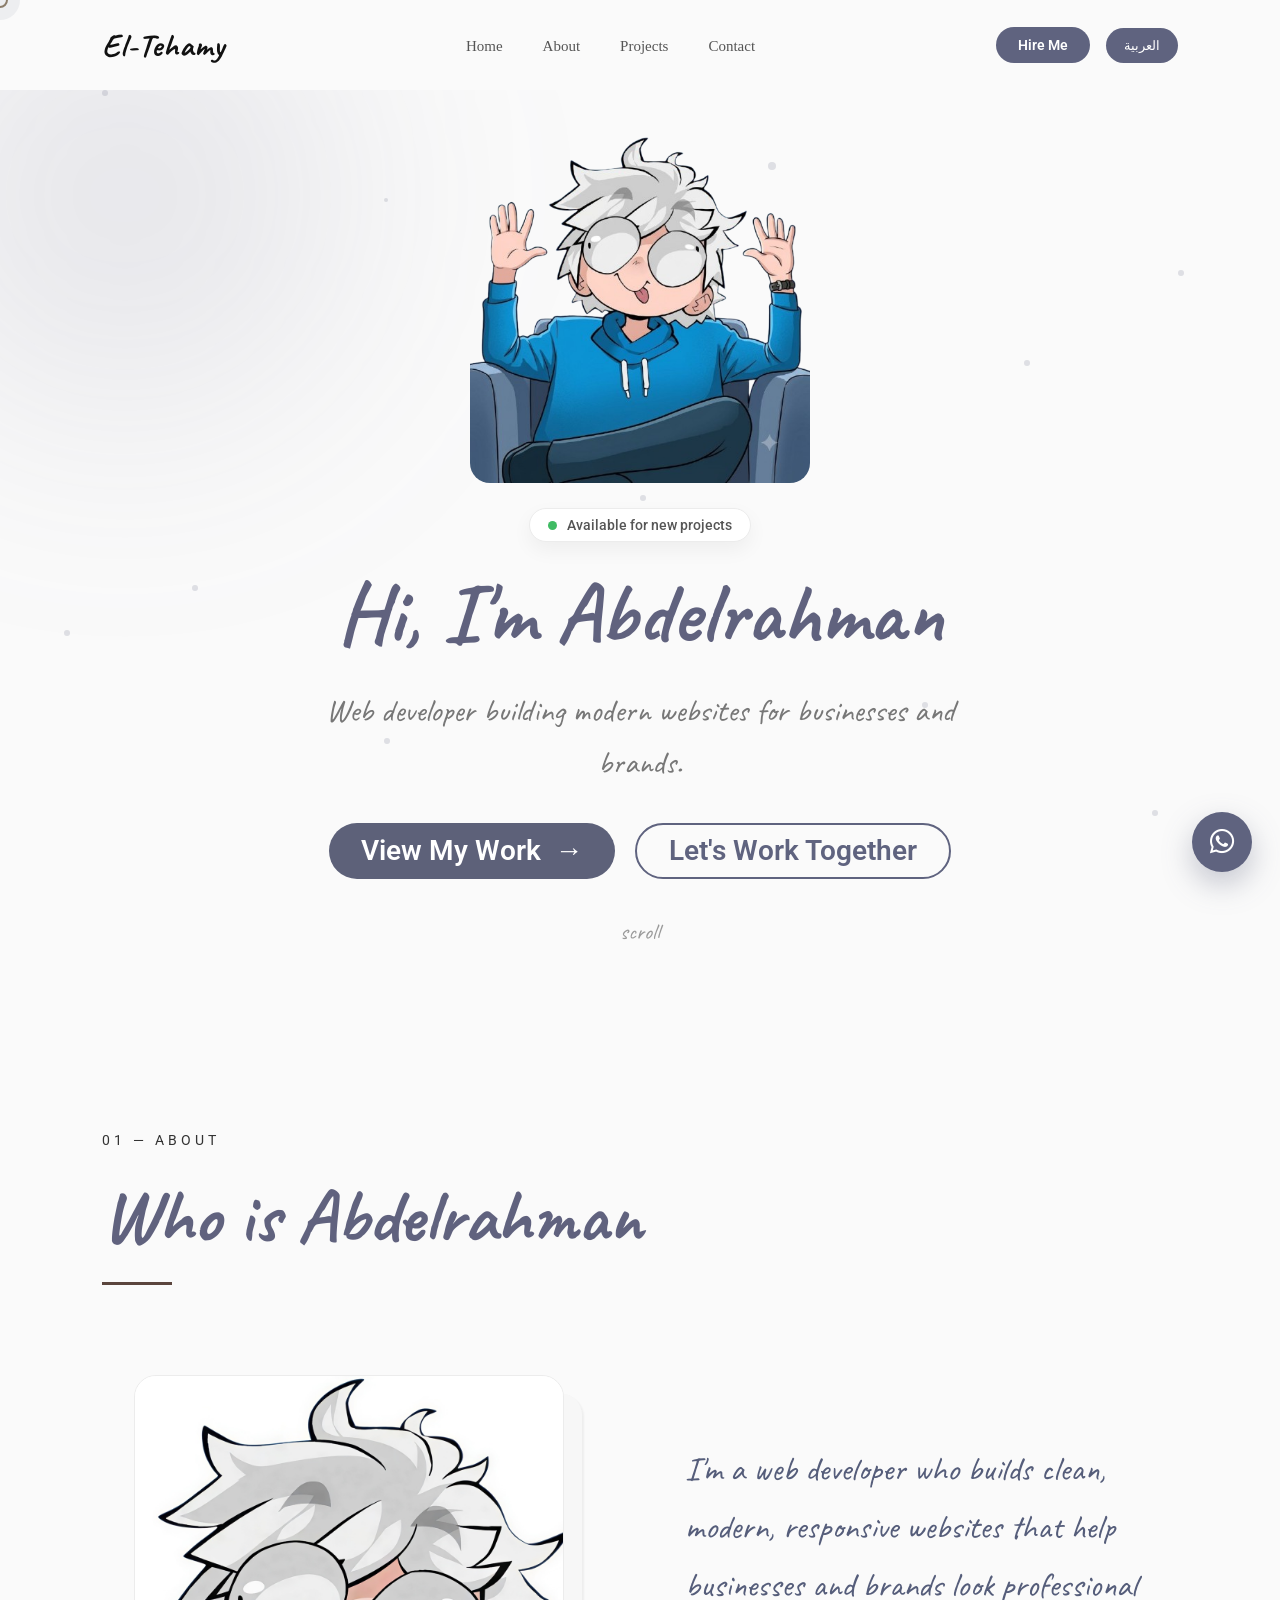
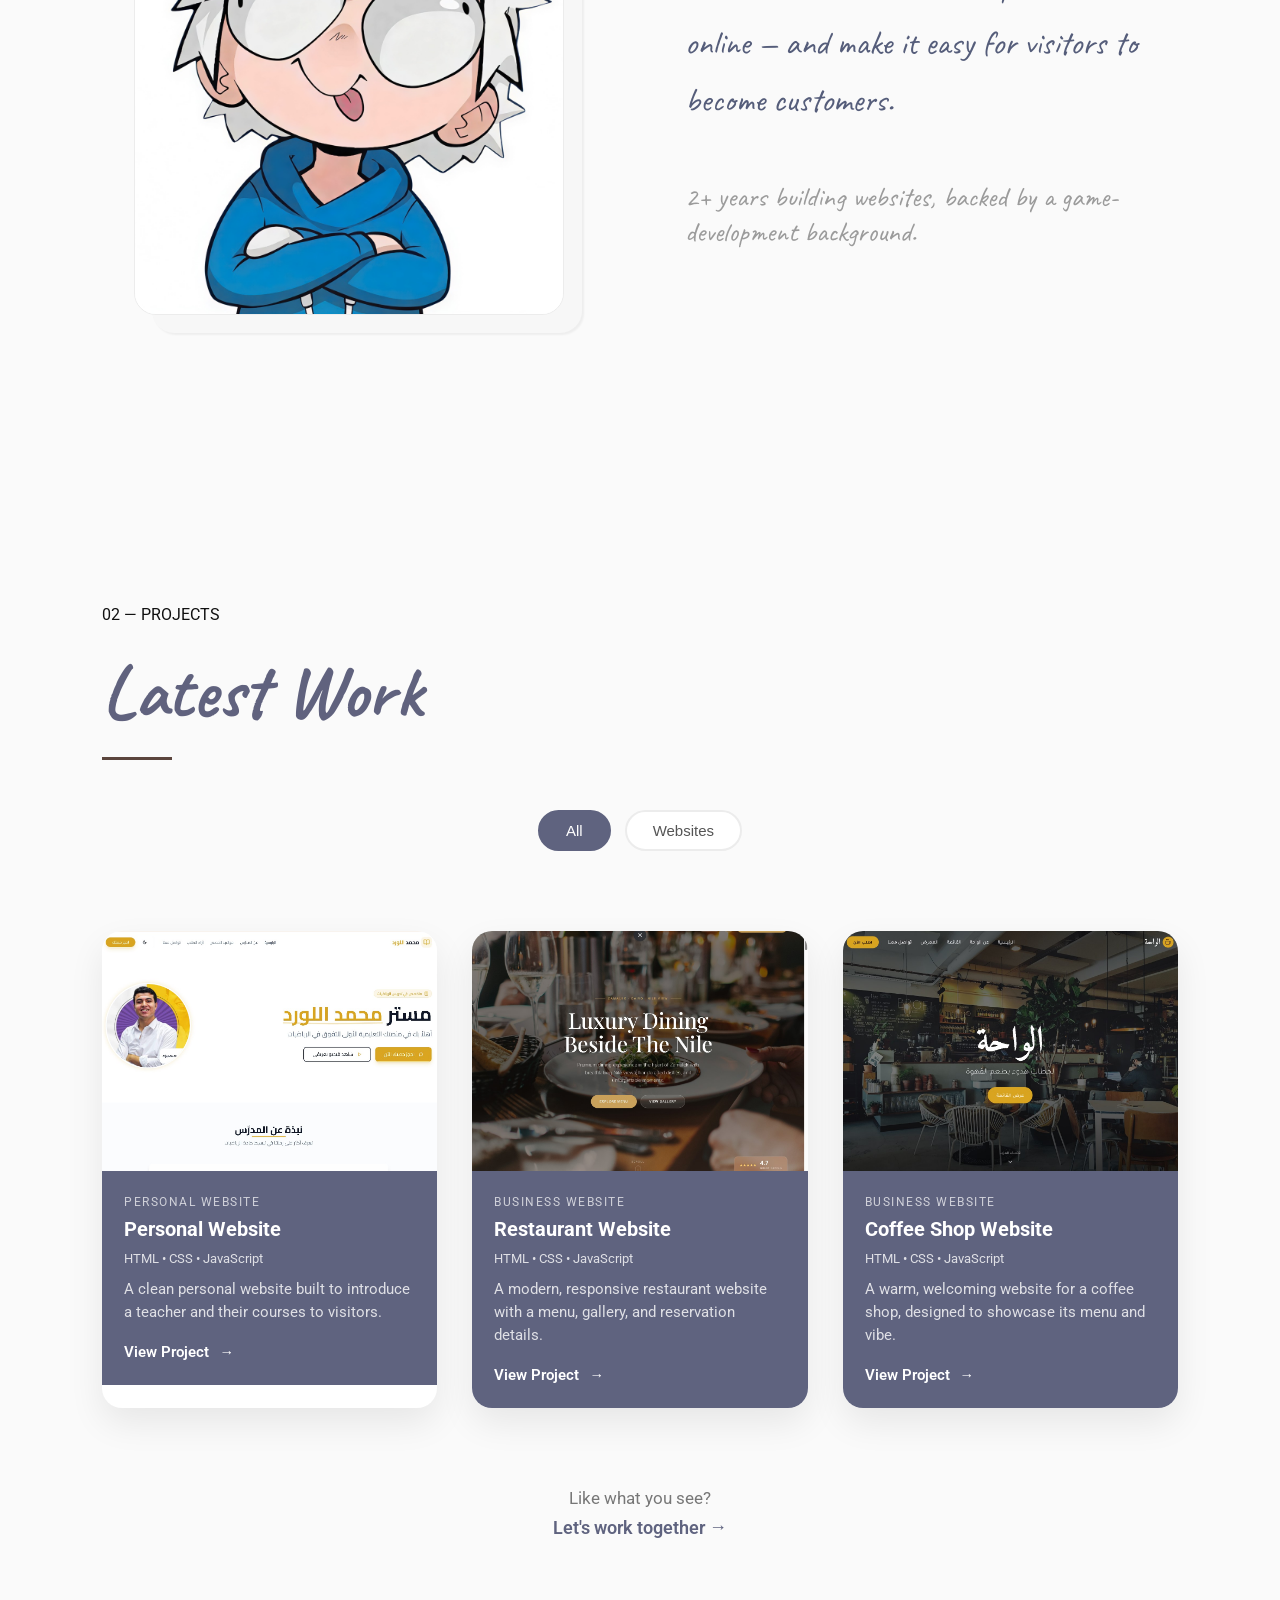
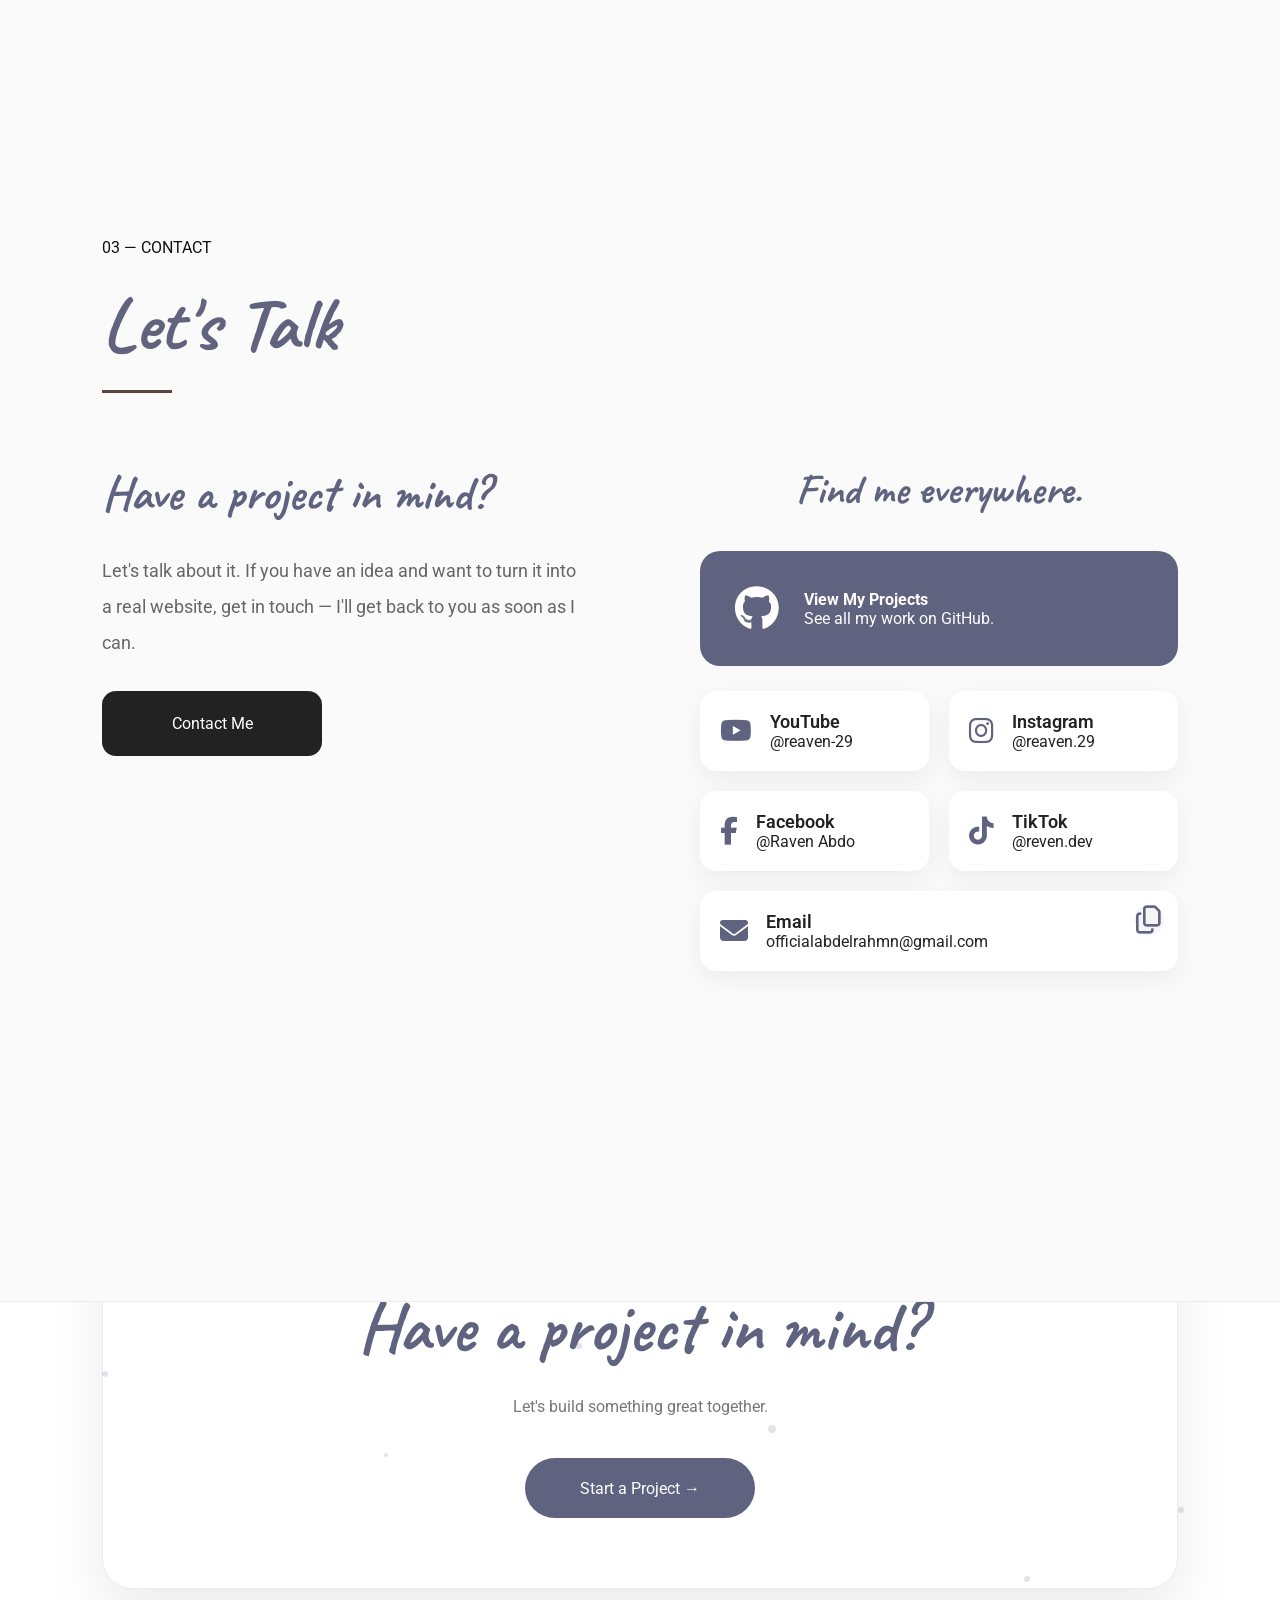
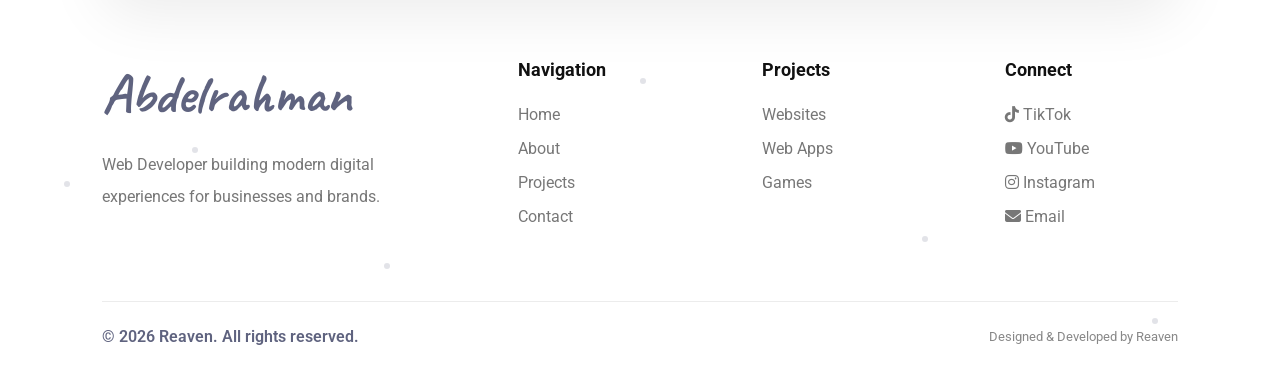
==== commit f2dcc61b: "Update index.html" ====
--- a/index.html
+++ b/index.html
@@ -5,7 +5,7 @@
     <meta charset="UTF-8">
     <meta name="viewport" content="width=device-width, initial-scale=1.0">
     <!-- ================= SEO ================= -->
-    <title>Reaven (Raven Abdo) — Web Developer | مطور مواقع</title>
+    <title>El-Tehamy (Abdo El-Tehamy) — Web Developer | مطور مواقع</title>
     <meta name="description" content="Reaven (Raven Abdo) is a web developer building modern, responsive websites for businesses and brands. ريفن مطور مواقع بيعمل مواقع حديثة ومتجاوبة للشركات والبراندات. HTML, CSS, JavaScript.">
     <meta name="keywords" content="Reaven, Raven Abdo, Reaven dev, reven.dev, reaven.29, web developer, front-end developer, freelance web developer, portfolio, responsive websites, مطور مواقع, مطور ويب, ريفن, ريفن مطور مواقع, تصميم مواقع, مصر">
     <meta name="author" content="Reaven">
@@ -79,7 +79,7 @@
     <div id="loader">
         <div class="loader-content">
             <div class="loader-circle"></div>
-            <h2>Reaven</h2>
+            <h2>El-Tehamy</h2>
         </div>
     </div>
 
@@ -101,7 +101,7 @@
         <!-- ================= NAVBAR ================= -->
         <nav class="navbar">
 
-            <div class="logo">Reaven</div>
+            <div class="logo">El-Tehamy</div>
 
             <ul class="nav-links">
                 <li><a href="#home" data-i18n="nav.home">Home</a></li>
@@ -131,7 +131,7 @@
             </div>
 
             <h1>
-                <span id="heroGreeting">Hi, I'm</span> <span class="name">Reaven</span>
+                <span id="heroGreeting">Hi, I'm</span> <span class="name">Abdelrahman</span>
             </h1>
 
             <p data-i18n="hero.subtitle">Web developer building modern websites for businesses and brands.</p>
@@ -158,7 +158,7 @@
 
             <div class="section-title">
                 <span class="section-number" data-i18n="about.label">01 — ABOUT</span>
-                <h2><span id="aboutTitlePrefix">Who is</span> <span class="name">Reaven</span></h2>
+                <h2><span id="aboutTitlePrefix">Who is</span> <span class="name">Abdelrahman</span></h2>
                 <div class="line"></div>
             </div>
 
@@ -321,7 +321,7 @@
 
                 <!-- Logo -->
                 <div class="footer-column">
-                    <h3 class="footer-logo">Reaven</h3>
+                    <h3 class="footer-logo">Abdelrahman</h3>
                     <p data-i18n="footer.tagline">
                         Web Developer building modern digital experiences for businesses and brands.
                     </p>
@@ -352,8 +352,8 @@
                 <div class="footer-column">
                     <h4 data-i18n="footer.connectHeading">Connect</h4>
                     <ul>
-                        <li><a href="https://www.tiktok.com/@reven.dev" target="_blank" rel="noopener me"><i class="fa-brands fa-tiktok" aria-hidden="true"></i> TikTok</a></li>
-                        <li><a href="https://www.youtube.com/@reaven-29" target="_blank" rel="noopener me"><i class="fa-brands fa-youtube" aria-hidden="true"></i> YouTube</a></li>
+                        <li><a href="https://www.tiktok.com/@el.tehamy" target="_blank" rel="noopener me"><i class="fa-brands fa-tiktok" aria-hidden="true"></i> TikTok</a></li>
+                        <li><a href="https://www.youtube.com/@el.tehamy" target="_blank" rel="noopener me"><i class="fa-brands fa-youtube" aria-hidden="true"></i> YouTube</a></li>
                         <li><a href="https://www.instagram.com/reaven.29" target="_blank" rel="noopener me"><i class="fa-brands fa-instagram" aria-hidden="true"></i> Instagram</a></li>
                         <li><a href="mailto:officialabdelrahmn@gmail.com"><i class="fa-solid fa-envelope" aria-hidden="true"></i> Email</a></li>
                     </ul>
